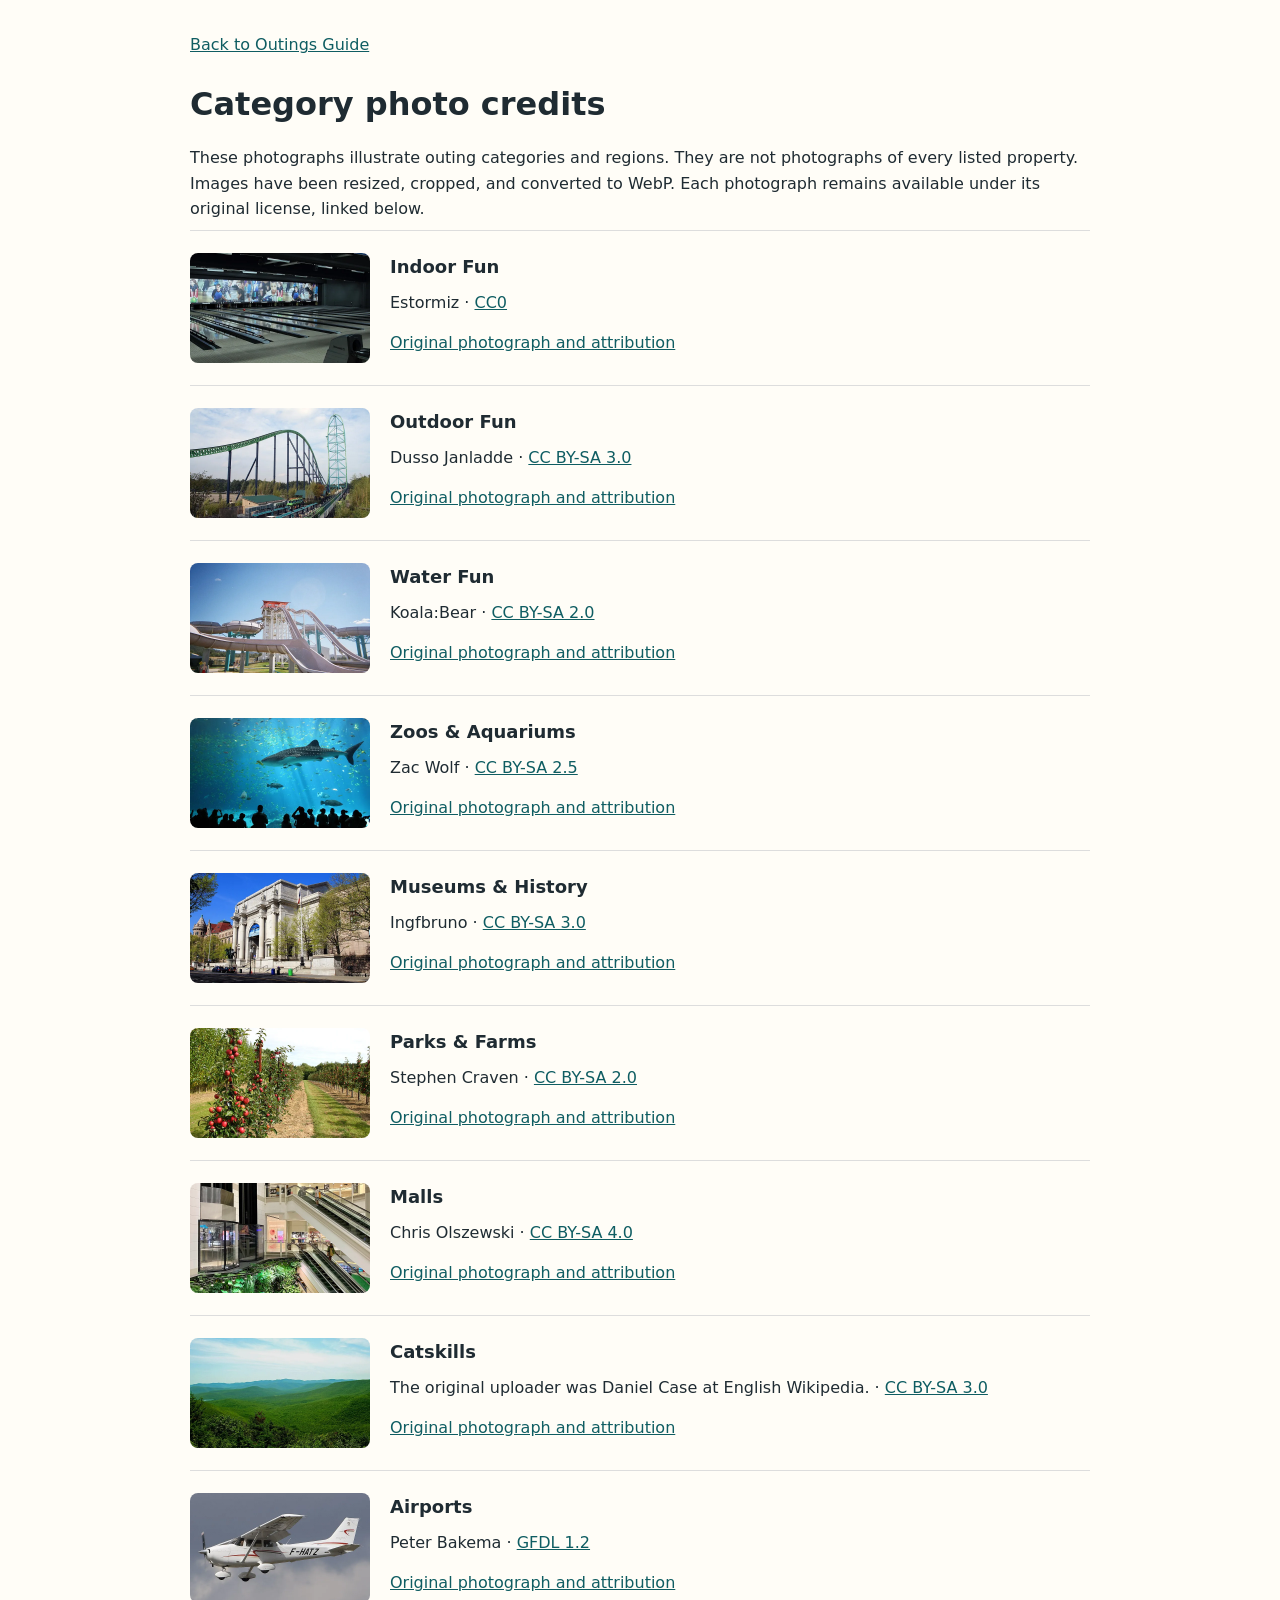
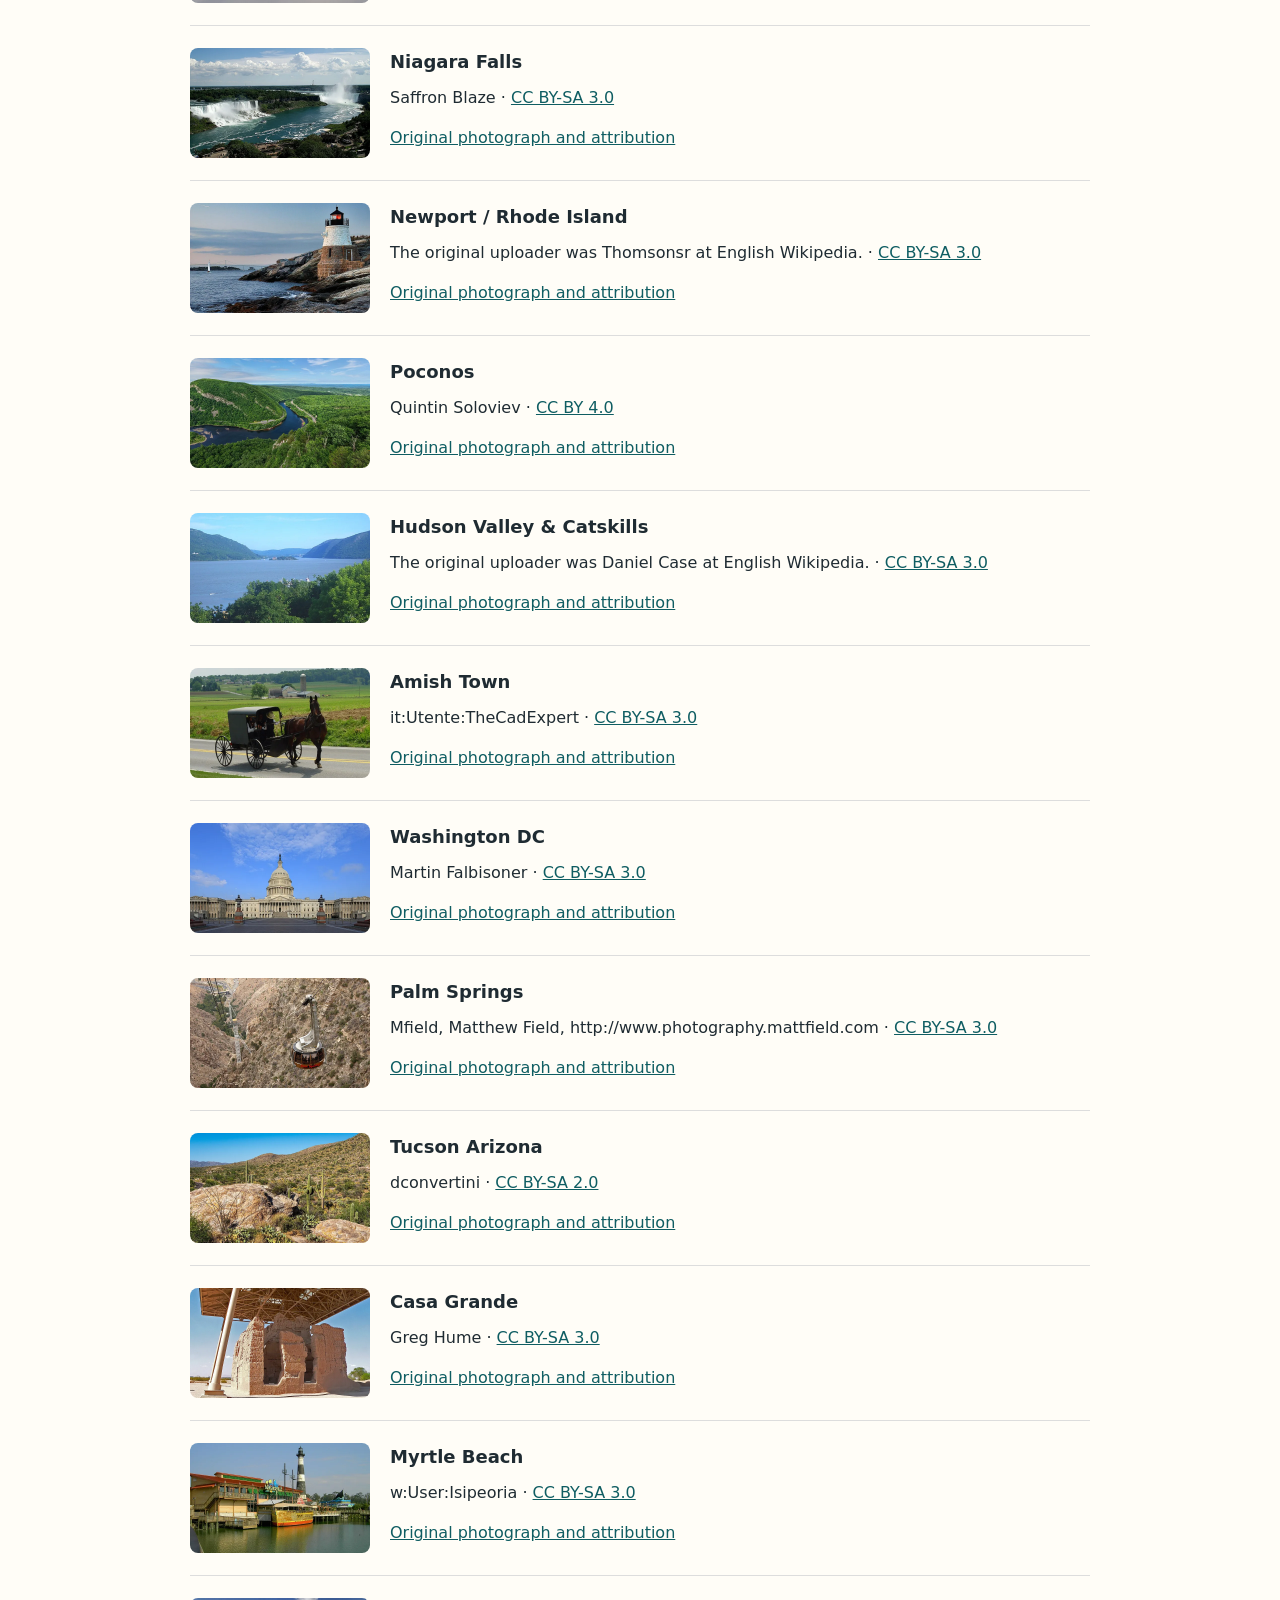
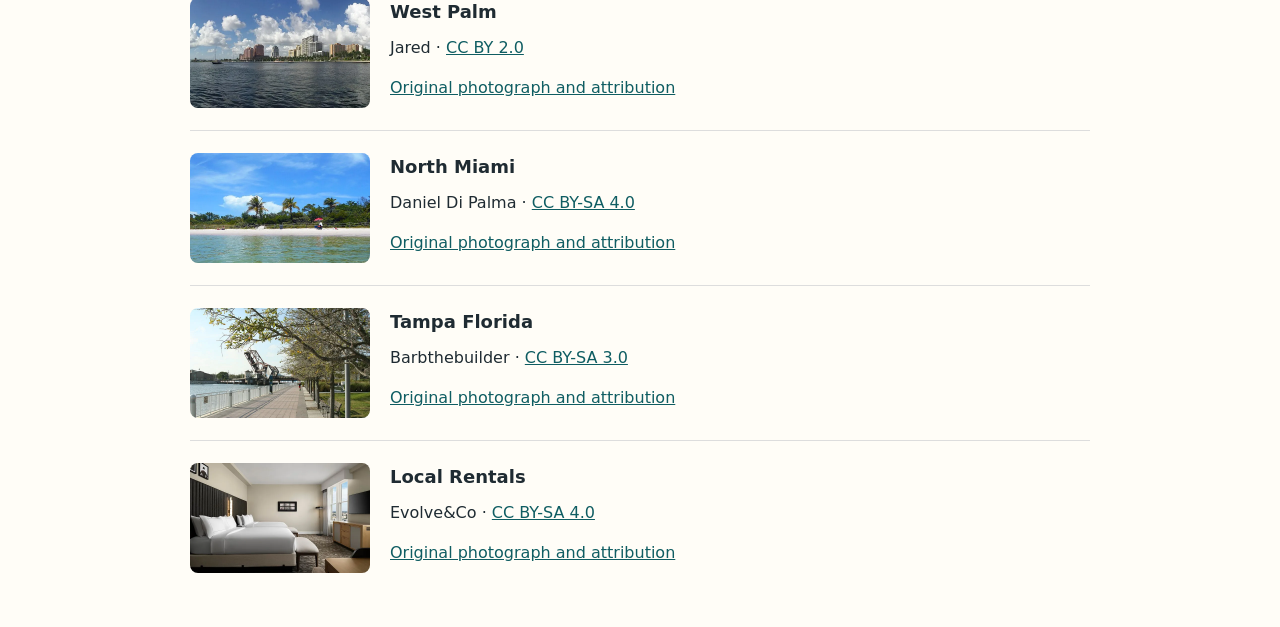
==== photo-credits.html @ 7bd62210 "Organize homepage categories into a responsive photo grid" ====
<!doctype html>
<html lang="en"><head><meta charset="utf-8"><meta name="viewport" content="width=device-width, initial-scale=1"><title>Photo credits | Outings Guide</title>
<style>body{margin:0;background:#fffdf7;color:#1f2b32;font:16px/1.6 system-ui,sans-serif}main{max-width:900px;margin:auto;padding:32px 20px}a{color:#0f5d62}h1{line-height:1.2}h2{margin:0;font-size:18px}article{display:flex;gap:20px;padding:22px 0;border-top:1px solid #ddd}article img{width:180px;height:110px;object-fit:cover;border-radius:8px}p{margin:8px 0}a{display:inline-block;min-height:32px}@media(max-width:500px){article{display:block}article img{margin-bottom:12px}}</style></head>
<body><main><a href="./#/">Back to Outings Guide</a><h1>Category photo credits</h1><p>These photographs illustrate outing categories and regions. They are not photographs of every listed property. Images have been resized, cropped, and converted to WebP. Each photograph remains available under its original license, linked below.</p><article><img src="category-images/indoor-fun.webp" alt="" width="180" height="110" loading="lazy"><div><h2>Indoor Fun</h2><p>Estormiz &middot; <a href="http://creativecommons.org/publicdomain/zero/1.0/deed.en">CC0</a></p><a href="https://commons.wikimedia.org/wiki/File:Bowling_Alley_Pelixir_Oulu_20150110.JPG">Original photograph and attribution</a></div></article>
<article><img src="category-images/outdoor-fun.webp" alt="" width="180" height="110" loading="lazy"><div><h2>Outdoor Fun</h2><p>Dusso Janladde &middot; <a href="http://creativecommons.org/licenses/by-sa/3.0/">CC BY-SA 3.0</a></p><a href="https://commons.wikimedia.org/wiki/File:Kingda_Ka.jpg">Original photograph and attribution</a></div></article>
<article><img src="category-images/water-fun.webp" alt="" width="180" height="110" loading="lazy"><div><h2>Water Fun</h2><p>Koala:Bear &middot; <a href="https://creativecommons.org/licenses/by-sa/2.0">CC BY-SA 2.0</a></p><a href="https://commons.wikimedia.org/wiki/File:Wet%27n%27Wild_Water_World_Australia_Mach_5.jpg">Original photograph and attribution</a></div></article>
<article><img src="category-images/zoos-aquariums.webp" alt="" width="180" height="110" loading="lazy"><div><h2>Zoos &amp; Aquariums</h2><p>Zac Wolf &middot; <a href="https://creativecommons.org/licenses/by-sa/2.5">CC BY-SA 2.5</a></p><a href="https://commons.wikimedia.org/wiki/File:Male_whale_shark_at_Georgia_Aquarium.jpg">Original photograph and attribution</a></div></article>
<article><img src="category-images/museums-history.webp" alt="" width="180" height="110" loading="lazy"><div><h2>Museums &amp; History</h2><p>Ingfbruno &middot; <a href="https://creativecommons.org/licenses/by-sa/3.0">CC BY-SA 3.0</a></p><a href="https://commons.wikimedia.org/wiki/File:USA-NYC-American_Museum_of_Natural_History.JPG">Original photograph and attribution</a></div></article>
<article><img src="category-images/parks-farms.webp" alt="" width="180" height="110" loading="lazy"><div><h2>Parks &amp; Farms</h2><p>Stephen Craven &middot; <a href="https://creativecommons.org/licenses/by-sa/2.0">CC BY-SA 2.0</a></p><a href="https://commons.wikimedia.org/wiki/File:Young_apple_trees_bearing_fruit_-_geograph.org.uk_-_1476095.jpg">Original photograph and attribution</a></div></article>
<article><img src="category-images/malls.webp" alt="" width="180" height="110" loading="lazy"><div><h2>Malls</h2><p>Chris Olszewski &middot; <a href="https://creativecommons.org/licenses/by-sa/4.0">CC BY-SA 4.0</a></p><a href="https://commons.wikimedia.org/wiki/File:Atrium_in_the_Myer_Centre_shopping_mall_Brisbane.jpg">Original photograph and attribution</a></div></article>
<article><img src="category-images/catskills.webp" alt="" width="180" height="110" loading="lazy"><div><h2>Catskills</h2><p>The original uploader was Daniel Case at English Wikipedia. &middot; <a href="http://creativecommons.org/licenses/by-sa/3.0/">CC BY-SA 3.0</a></p><a href="https://commons.wikimedia.org/wiki/File:Central_Catskills_from_Twin_south_summit.jpg">Original photograph and attribution</a></div></article>
<article><img src="category-images/airports.webp" alt="" width="180" height="110" loading="lazy"><div><h2>Airports</h2><p>Peter Bakema &middot; <a href="http://www.gnu.org/licenses/old-licenses/fdl-1.2.html">GFDL 1.2</a></p><a href="https://commons.wikimedia.org/wiki/File:Cessna_172S_Skyhawk_SP,_Private_JP6817606.jpg">Original photograph and attribution</a></div></article>
<article><img src="category-images/niagara-falls.webp" alt="" width="180" height="110" loading="lazy"><div><h2>Niagara Falls</h2><p>Saffron Blaze &middot; <a href="https://creativecommons.org/licenses/by-sa/3.0">CC BY-SA 3.0</a></p><a href="https://commons.wikimedia.org/wiki/File:3Falls_Niagara.jpg">Original photograph and attribution</a></div></article>
<article><img src="category-images/newport-rhode-island.webp" alt="" width="180" height="110" loading="lazy"><div><h2>Newport / Rhode Island</h2><p>The original uploader was Thomsonsr at English Wikipedia. &middot; <a href="http://creativecommons.org/licenses/by-sa/3.0/">CC BY-SA 3.0</a></p><a href="https://commons.wikimedia.org/wiki/File:CastleHillLighthouse.jpg">Original photograph and attribution</a></div></article>
<article><img src="category-images/poconos.webp" alt="" width="180" height="110" loading="lazy"><div><h2>Poconos</h2><p>Quintin Soloviev &middot; <a href="https://creativecommons.org/licenses/by/4.0">CC BY 4.0</a></p><a href="https://commons.wikimedia.org/wiki/File:Delaware_Water_Gap_aerial_view.jpg">Original photograph and attribution</a></div></article>
<article><img src="category-images/hudson-valley-catskills.webp" alt="" width="180" height="110" loading="lazy"><div><h2>Hudson Valley &amp; Catskills</h2><p>The original uploader was Daniel Case at English Wikipedia. &middot; <a href="http://creativecommons.org/licenses/by-sa/3.0/">CC BY-SA 3.0</a></p><a href="https://commons.wikimedia.org/wiki/File:Hudson_Highlands.JPG">Original photograph and attribution</a></div></article>
<article><img src="category-images/amish-town.webp" alt="" width="180" height="110" loading="lazy"><div><h2>Amish Town</h2><p>it:Utente:TheCadExpert &middot; <a href="http://creativecommons.org/licenses/by-sa/3.0/">CC BY-SA 3.0</a></p><a href="https://commons.wikimedia.org/wiki/File:Lancaster_County_Amish_03.jpg">Original photograph and attribution</a></div></article>
<article><img src="category-images/washington-dc.webp" alt="" width="180" height="110" loading="lazy"><div><h2>Washington DC</h2><p>Martin Falbisoner &middot; <a href="https://creativecommons.org/licenses/by-sa/3.0">CC BY-SA 3.0</a></p><a href="https://commons.wikimedia.org/wiki/File:US_Capitol_east_side.JPG">Original photograph and attribution</a></div></article>
<article><img src="category-images/palm-springs.webp" alt="" width="180" height="110" loading="lazy"><div><h2>Palm Springs</h2><p>Mfield, Matthew Field, http://www.photography.mattfield.com &middot; <a href="http://creativecommons.org/licenses/by-sa/3.0/">CC BY-SA 3.0</a></p><a href="https://commons.wikimedia.org/wiki/File:Palm_springs_aerial_tramway.jpg">Original photograph and attribution</a></div></article>
<article><img src="category-images/tucson-arizona.webp" alt="" width="180" height="110" loading="lazy"><div><h2>Tucson Arizona</h2><p>dconvertini &middot; <a href="https://creativecommons.org/licenses/by-sa/2.0">CC BY-SA 2.0</a></p><a href="https://commons.wikimedia.org/wiki/File:Saguaro_National_Park_East,_Arizona,_USA_2024_3.jpg">Original photograph and attribution</a></div></article>
<article><img src="category-images/casa-grande.webp" alt="" width="180" height="110" loading="lazy"><div><h2>Casa Grande</h2><p>Greg Hume &middot; <a href="https://creativecommons.org/licenses/by-sa/3.0">CC BY-SA 3.0</a></p><a href="https://commons.wikimedia.org/wiki/File:CasaGrandeRuin.jpg">Original photograph and attribution</a></div></article>
<article><img src="category-images/myrtle-beach.webp" alt="" width="180" height="110" loading="lazy"><div><h2>Myrtle Beach</h2><p>w:User:Isipeoria &middot; <a href="http://creativecommons.org/licenses/by-sa/3.0/">CC BY-SA 3.0</a></p><a href="https://commons.wikimedia.org/wiki/File:BroadwayAtTheBeach1.jpg">Original photograph and attribution</a></div></article>
<article><img src="category-images/west-palm.webp" alt="" width="180" height="110" loading="lazy"><div><h2>West Palm</h2><p>Jared &middot; <a href="https://creativecommons.org/licenses/by/2.0">CC BY 2.0</a></p><a href="https://commons.wikimedia.org/wiki/File:West_Palm_Beach_-_Waterfront_-_Intracoastal_Waterway_%26_Downtown_Skyline_-_Panorama_(15300572403).jpg">Original photograph and attribution</a></div></article>
<article><img src="category-images/north-miami.webp" alt="" width="180" height="110" loading="lazy"><div><h2>North Miami</h2><p>Daniel Di Palma &middot; <a href="https://creativecommons.org/licenses/by-sa/4.0">CC BY-SA 4.0</a></p><a href="https://commons.wikimedia.org/wiki/File:Oleta_Rive_State_Park_-_Swimming_Beach.jpg">Original photograph and attribution</a></div></article>
<article><img src="category-images/tampa-florida.webp" alt="" width="180" height="110" loading="lazy"><div><h2>Tampa Florida</h2><p>Barbthebuilder &middot; <a href="https://creativecommons.org/licenses/by-sa/3.0">CC BY-SA 3.0</a></p><a href="https://commons.wikimedia.org/wiki/File:Tampa_architectural_photos_256.jpg">Original photograph and attribution</a></div></article>
<article><img src="category-images/local-rentals.webp" alt="" width="180" height="110" loading="lazy"><div><h2>Local Rentals</h2><p>Evolve&amp;Co &middot; <a href="https://creativecommons.org/licenses/by-sa/4.0">CC BY-SA 4.0</a></p><a href="https://commons.wikimedia.org/wiki/File:Hotel_Flor_Guest_Room_Double_Queen.jpg">Original photograph and attribution</a></div></article></main></body></html>
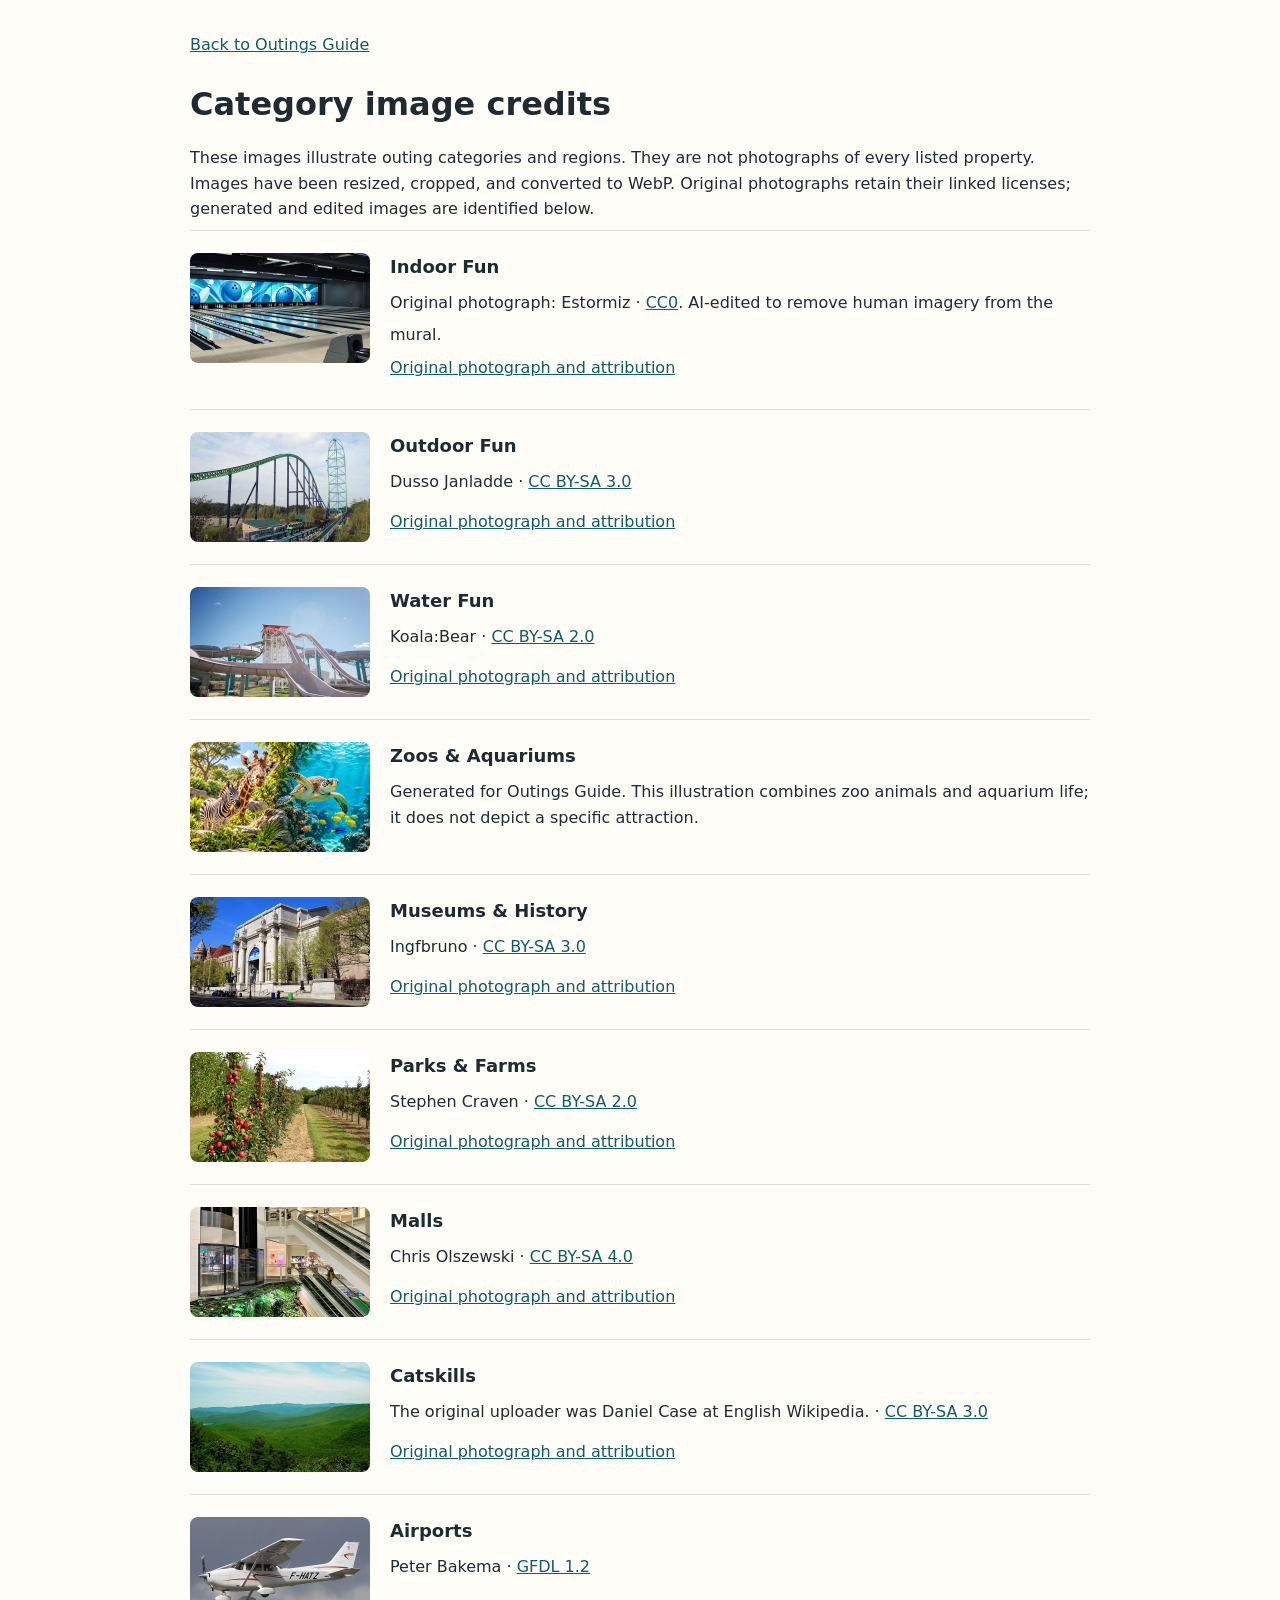
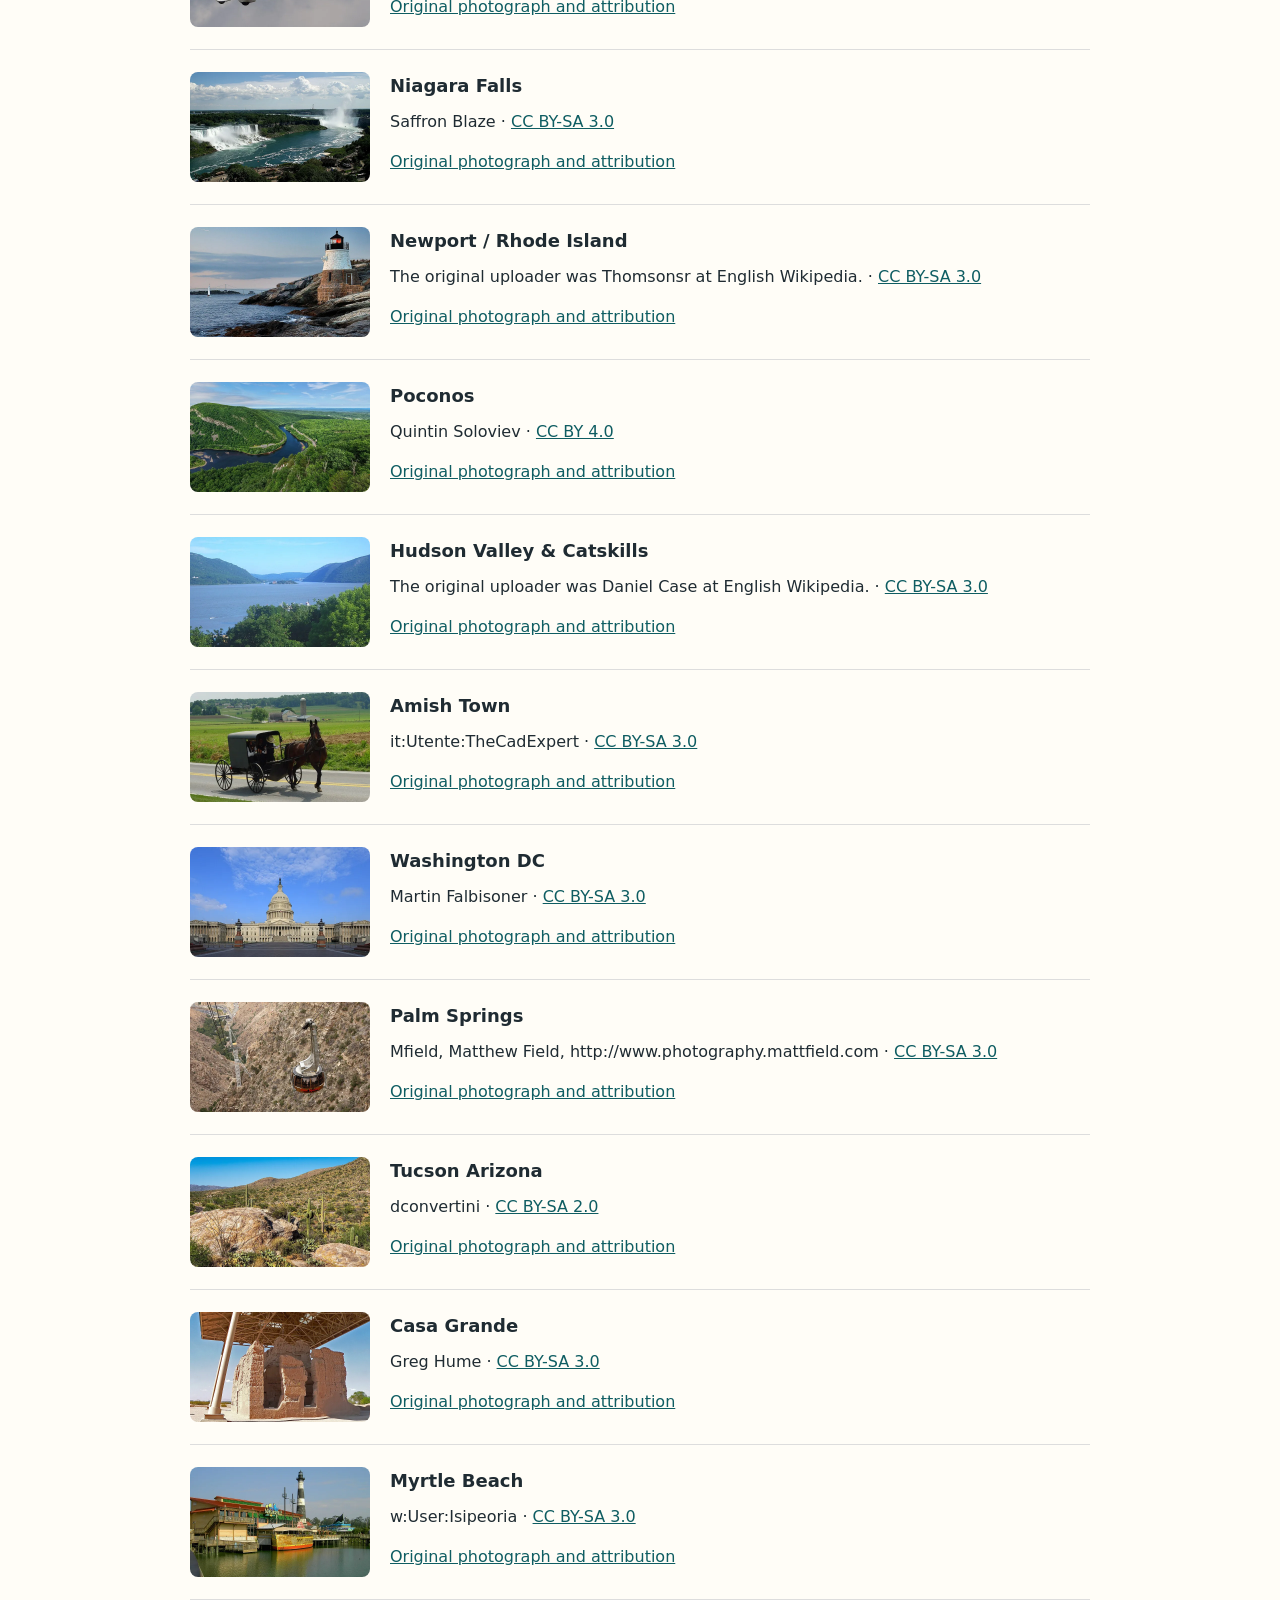
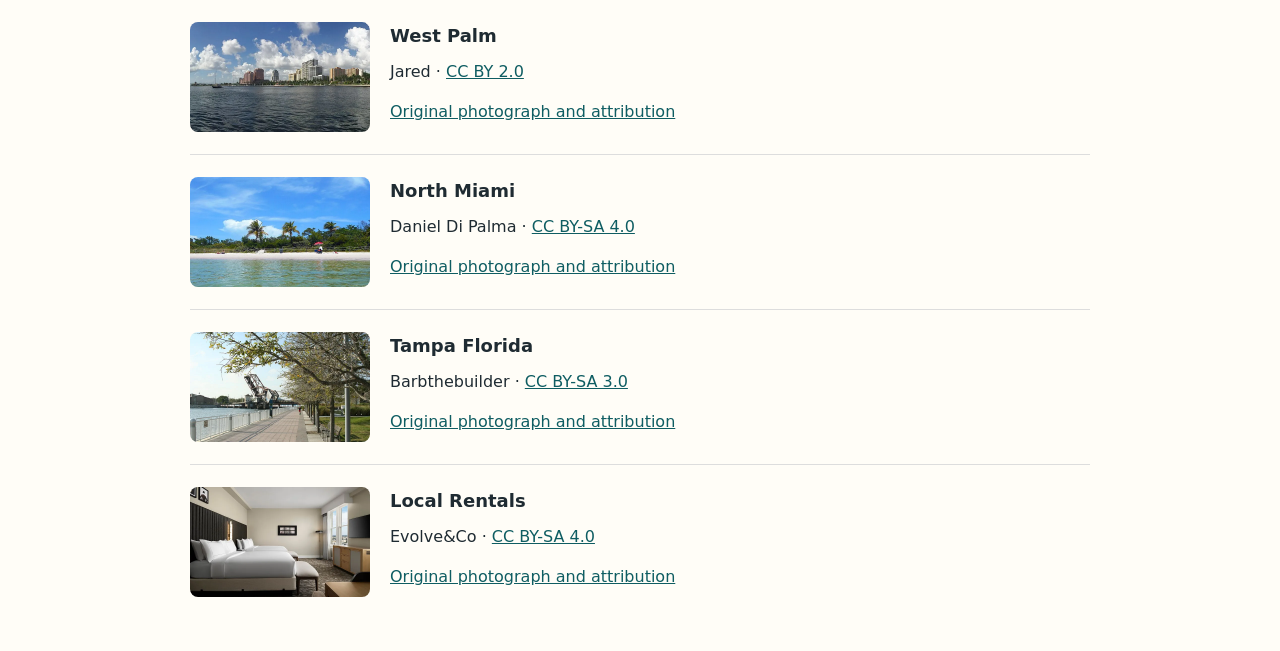
==== commit 6e714507: "Replace indoor and zoo category images with people-free artwork" ====
--- a/photo-credits.html
+++ b/photo-credits.html
@@ -1,10 +1,10 @@
 <!doctype html>
 <html lang="en"><head><meta charset="utf-8"><meta name="viewport" content="width=device-width, initial-scale=1"><title>Photo credits | Outings Guide</title>
 <style>body{margin:0;background:#fffdf7;color:#1f2b32;font:16px/1.6 system-ui,sans-serif}main{max-width:900px;margin:auto;padding:32px 20px}a{color:#0f5d62}h1{line-height:1.2}h2{margin:0;font-size:18px}article{display:flex;gap:20px;padding:22px 0;border-top:1px solid #ddd}article img{width:180px;height:110px;object-fit:cover;border-radius:8px}p{margin:8px 0}a{display:inline-block;min-height:32px}@media(max-width:500px){article{display:block}article img{margin-bottom:12px}}</style></head>
-<body><main><a href="./#/">Back to Outings Guide</a><h1>Category photo credits</h1><p>These photographs illustrate outing categories and regions. They are not photographs of every listed property. Images have been resized, cropped, and converted to WebP. Each photograph remains available under its original license, linked below.</p><article><img src="category-images/indoor-fun.webp" alt="" width="180" height="110" loading="lazy"><div><h2>Indoor Fun</h2><p>Estormiz &middot; <a href="http://creativecommons.org/publicdomain/zero/1.0/deed.en">CC0</a></p><a href="https://commons.wikimedia.org/wiki/File:Bowling_Alley_Pelixir_Oulu_20150110.JPG">Original photograph and attribution</a></div></article>
+<body><main><a href="./#/">Back to Outings Guide</a><h1>Category image credits</h1><p>These images illustrate outing categories and regions. They are not photographs of every listed property. Images have been resized, cropped, and converted to WebP. Original photographs retain their linked licenses; generated and edited images are identified below.</p><article><img src="category-images/indoor-fun-v2.webp" alt="" width="180" height="110" loading="lazy"><div><h2>Indoor Fun</h2><p>Original photograph: Estormiz &middot; <a href="http://creativecommons.org/publicdomain/zero/1.0/deed.en">CC0</a>. AI-edited to remove human imagery from the mural.</p><a href="https://commons.wikimedia.org/wiki/File:Bowling_Alley_Pelixir_Oulu_20150110.JPG">Original photograph and attribution</a></div></article>
 <article><img src="category-images/outdoor-fun.webp" alt="" width="180" height="110" loading="lazy"><div><h2>Outdoor Fun</h2><p>Dusso Janladde &middot; <a href="http://creativecommons.org/licenses/by-sa/3.0/">CC BY-SA 3.0</a></p><a href="https://commons.wikimedia.org/wiki/File:Kingda_Ka.jpg">Original photograph and attribution</a></div></article>
 <article><img src="category-images/water-fun.webp" alt="" width="180" height="110" loading="lazy"><div><h2>Water Fun</h2><p>Koala:Bear &middot; <a href="https://creativecommons.org/licenses/by-sa/2.0">CC BY-SA 2.0</a></p><a href="https://commons.wikimedia.org/wiki/File:Wet%27n%27Wild_Water_World_Australia_Mach_5.jpg">Original photograph and attribution</a></div></article>
-<article><img src="category-images/zoos-aquariums.webp" alt="" width="180" height="110" loading="lazy"><div><h2>Zoos &amp; Aquariums</h2><p>Zac Wolf &middot; <a href="https://creativecommons.org/licenses/by-sa/2.5">CC BY-SA 2.5</a></p><a href="https://commons.wikimedia.org/wiki/File:Male_whale_shark_at_Georgia_Aquarium.jpg">Original photograph and attribution</a></div></article>
+<article><img src="category-images/zoos-aquariums-v2.webp" alt="" width="180" height="110" loading="lazy"><div><h2>Zoos &amp; Aquariums</h2><p>Generated for Outings Guide. This illustration combines zoo animals and aquarium life; it does not depict a specific attraction.</p></div></article>
 <article><img src="category-images/museums-history.webp" alt="" width="180" height="110" loading="lazy"><div><h2>Museums &amp; History</h2><p>Ingfbruno &middot; <a href="https://creativecommons.org/licenses/by-sa/3.0">CC BY-SA 3.0</a></p><a href="https://commons.wikimedia.org/wiki/File:USA-NYC-American_Museum_of_Natural_History.JPG">Original photograph and attribution</a></div></article>
 <article><img src="category-images/parks-farms.webp" alt="" width="180" height="110" loading="lazy"><div><h2>Parks &amp; Farms</h2><p>Stephen Craven &middot; <a href="https://creativecommons.org/licenses/by-sa/2.0">CC BY-SA 2.0</a></p><a href="https://commons.wikimedia.org/wiki/File:Young_apple_trees_bearing_fruit_-_geograph.org.uk_-_1476095.jpg">Original photograph and attribution</a></div></article>
 <article><img src="category-images/malls.webp" alt="" width="180" height="110" loading="lazy"><div><h2>Malls</h2><p>Chris Olszewski &middot; <a href="https://creativecommons.org/licenses/by-sa/4.0">CC BY-SA 4.0</a></p><a href="https://commons.wikimedia.org/wiki/File:Atrium_in_the_Myer_Centre_shopping_mall_Brisbane.jpg">Original photograph and attribution</a></div></article>
